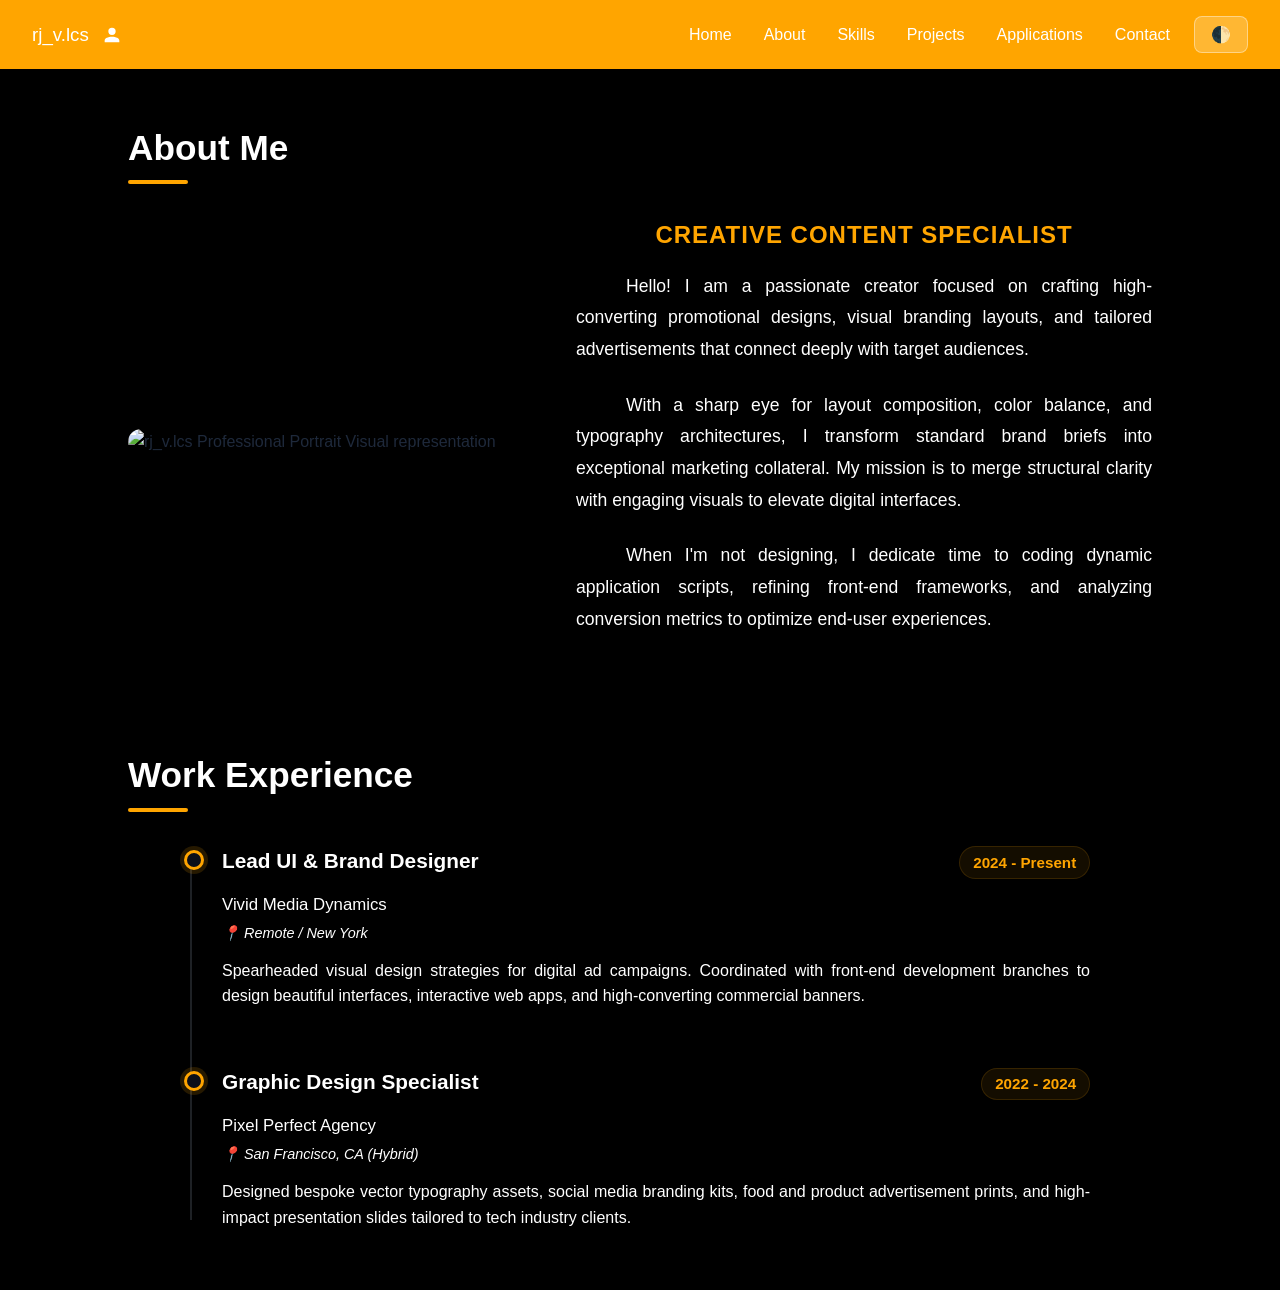
==== about.html @ 8ee668a1 "Add files via upload" ====
<!DOCTYPE html>
<html lang="en">
<head>
  <meta charset="UTF-8">
  <meta name="viewport" content="width=device-width, initial-scale=1.0">
  <title>About Me | rj_v.lcs</title>
   <link rel="icon" href="images/logo.png" type="image/x-icon">
  <link rel="stylesheet" href="style.css">
  <style>
    /* ==========================================
       MAIN APP FRAMEWORK & PERSISTENT LAYOUTS
       ========================================== */
    main {
      padding: 120px 10% 60px 10%;
      min-height: 100vh;
      display: flex;
      flex-direction: column;
      gap: 5rem;
    }

    /* Section Header Decorator Components */
    .section-title {
      position: relative;
      font-size: 2.2rem;
      font-weight: 700;
      margin-bottom: 2.5rem;
      color: var(--text-main, #ffffff);
      display: inline-block;
    }

    .section-title::after {
      content: '';
      position: absolute;
      bottom: -8px;
      left: 0;
      width: 60px;
      height: 4px;
      background: var(--accent, #ffa500);
      border-radius: 2px;
    }

    /* ==========================================
       SECTION 1: BIOGRAPHY AND PROFILE DETAILS
       ========================================== */
    .profile-container {
      display: flex;
      gap: 4rem;
      align-items: center;
      justify-content: space-between;
    }

    .profile-image-frame {
      flex: 1;
      max-width: 400px;
      position: relative;
    }

    .profile-image-frame img {
      width: 100%;
      height: auto;
      border-radius: 16px;
      /* box-shadow: 0 20px 40px rgba(0, 0, 0, 0.3);
      border: 2px solid rgba(255, 255, 255, 0.05); */
      display: block;
    }

    .profile-text-content {
      flex: 1.5;
    }

    .profile-text-content p { color: #ffffff; }

    [data-theme="light"] .profile-text-content h2 { color: #ffa500 !important; }
    [data-theme="light"] .profile-text-content p { color: #64748b  !important; }

    .profile-text-content h2 {
      font-size: 1.5rem;
      color: var(--accent, #ffa500);
      margin-bottom: 1rem;
      text-transform: uppercase;
      letter-spacing: 1px;
    }

    .profile-text-content p {
      font-size: 1.1rem;
      line-height: 1.8;
      /* color: var(--text-muted, #94a3b8); */
      margin-bottom: 1.5rem;
      text-align: justify;
      text-indent: 50px;
    }

    .admin-link-row {
      margin-top: 2rem;
    }

    .admin-edit-link {
      display: inline-flex;
      align-items: center;
      gap: 0.5rem;
      color: var(--accent, #ffa500);
      font-size: 0.95rem;
      text-decoration: underline;
      font-weight: 500;
    }

    /* ==========================================
       SECTION 2: CHRONOLOGICAL EXPERIENCE TIMELINE
       ========================================== */
    .timeline-container {
      position: relative;
      max-width: 900px;
      margin: 0 auto;
      padding-left: 2rem;
    }

    /* Vertical line guide track */
    .timeline-container::before {
      content: '';
      position: absolute;
      left: 0;
      top: 10px;
      height: calc(100% - 20px);
      width: 2px;
      background: rgba(148, 163, 184, 0.2);
    }

    .timeline-node {
      position: relative;
      margin-bottom: 3.5rem;
    }

    .timeline-node:last-child {
      margin-bottom: 0;
    }

    /* Circular indicator bullet points */
    .timeline-node::before {
      content: '';
      position: absolute;
      left: calc(-2rem - 6px);
      top: 6px;
      width: 14px;
      height: 14px;
      border-radius: 50%;
      background: var(--body-bg, #0b0f19);
      border: 3px solid var(--accent, #ffa500);
      z-index: 2;
      box-shadow: 0 0 0 4px rgba(255, 165, 0, 0.15);
    }

    .timeline-header {
      display: flex;
      justify-content: space-between;
      align-items: baseline;
      margin-bottom: 0.8rem;
      gap: 1rem;
    }

    .timeline-role {
      font-size: 1.3rem;
      font-weight: 600;
      color: var(--text-main, #ffffff);
    }

    .timeline-duration {
      font-size: 0.95rem;
      font-weight: 600;
      color: var(--accent, #ffa500);
      background: rgba(255, 165, 0, 0.08);
      padding: 0.2rem 0.8rem;
      border-radius: 20px;
      border: 1px solid rgba(255, 165, 0, 0.15);
      white-space: nowrap;
    }

    .timeline-company { color: #ffffff; }
    [data-theme="light"] .timeline-company { color: rgba(255, 255, 255, 0.7)  !important; }

    .timeline-company {
      font-size: 1.05rem;
      font-weight: 500;
      /* color: rgba(255, 255, 255, 0.7); */
      margin-bottom: 0.2rem;
    }

    .timeline-location { color: #ffffff; }
    [data-theme="light"] .timeline-location { color: #94a3b8  !important; }

    .timeline-location {
      font-size: 0.9rem;
      font-weight: 400;
      /* color: var(--text-muted, #94a3b8); */
      margin-bottom: 0.8rem;
      font-style: italic;
    }

    .timeline-description { color: #ffffff; }
    [data-theme="light"] .timeline-description { color: #64748b  !important; }

    .timeline-description {
      font-size: 1rem;
      line-height: 1.6;
      /* color: var(--text-muted, #94a3b8); */
      text-align: justify;
    
    }

    /* ==========================================
       RESPONSIVE CONFIGURATIONS
       ========================================== */
    @media (max-width: 900px) {
      main {
        padding: 120px 6% 40px 6%;
        gap: 4rem;
      }

      .profile-container {
        flex-direction: column;
        text-align: center;
        gap: 2.5rem;
      }

      .profile-image-frame {
        max-width: 280px;
        margin: 0 auto;
      }

      .section-title::after {
        left: 50%;
        transform: translateX(-50%);
      }

      .timeline-header {
        flex-direction: column;
        align-items: flex-start;
        gap: 0.4rem;
      }      
    }

     /* ==========================================
       BRAND LOGO & USER ICON LAYOUT BLOCK
       ========================================== */
    .brand-container {
      display: flex;
      align-items: center;
      gap: 0.75rem;
    }

    .brand-user-icon {
      display: inline-flex;
      align-items: center;
      justify-content: center;
      color: var(--text-main, #ffffff);
      transition: color 0.2s ease, transform 0.2s ease;
      cursor: pointer;
      text-decoration: none;
    }

    .brand-user-icon:hover {
      color: #ffa500;
      transform: scale(1.05);
    }

    .brand-user-icon svg {
      width: 22px;
      height: 22px;
      fill: currentColor;
    }
  </style>
</head>
<body>

  <nav>
     <div class="brand-container">
      <h3>rj_v.lcs</h3>
      <a href="login.html" class="brand-user-icon" title="Admin Access Panel">
        <svg xmlns="http://www.w3.org/2000/svg" viewBox="0 0 24 24">
          <path d="M12,4A4,4 0 0,1 16,8A4,4 0 0,1 12,12A4,4 0 0,1 8,8A4,4 0 0,1 12,4M12,14C16.42,14 20,15.79 20,18V20H4V18C4,15.79 7.58,14 12,14Z" />
        </svg>
      </a>
    </div>

    <div class="nav-right">
      <input type="checkbox" id="menu-toggle" class="menu-toggle-input">
      <label for="menu-toggle" class="burger-menu-btn">
        <span></span>
        <span></span>
        <span></span>
      </label>
      <ul>
        <li><a href="index.html" class="active">Home</a></li>
        <li><a href="about.html">About</a></li>
        <li><a href="skills.html">Skills</a></li>
        <!-- <li class="dropdown">
          <a href="skills.html">Skills ▾</a>
          <ul class="dropdown-menu">
            <li><a href="skills.html#technical">Technical Skills</a></li>
            <li><a href="skills.html#personal">Personal Skills</a></li>
          </ul>
        </li> -->
        <li><a href="projects.html">Projects</a></li>
        <li><a href="apps.html">Applications</a></li>
        <li><a href="contact.html">Contact</a></li>
      </ul>
      <button class="theme-toggle" onclick="toggleTheme()">🌓</button>
    </div>
  </nav>

  <main>
      <section>
      <h1 class="section-title">About Me</h1>
      <div class="profile-container">
        <div class="profile-image-frame">
          <img src="images/rjvlcs_about_img.svg" alt="rj_v.lcs Professional Portrait Visual representation">
        </div>
        <div class="profile-text-content">
          <h2 id="bioSubtitle">Creative Content Specialist</h2>
          <div id="bioBodyParagraphs">
            </div>
          <div class="admin-link-row">
            <!-- <a href="about-manager.html" class="admin-edit-link">⚙️ Manage About & Experience Text</a> -->
          </div>
        </div>
      </div>
    </section>

    <section>
      <h1 class="section-title">Work Experience</h1>
      <div class="timeline-container" id="timelineHook">
        </div>
    </section>
  </main>

  <script>
    /* Theme State Engine */
    function toggleTheme() {
      const current = document.body.getAttribute('data-theme');
      const targetTheme = current === 'light' ? 'dark' : 'light';
      document.body.setAttribute('data-theme', targetTheme);
      localStorage.setItem('theme', targetTheme);
    }
    document.body.setAttribute('data-theme', localStorage.getItem('theme') || 'dark');

    /* ==========================================
       DATA ARCHITECTURE INITIAL SEEDING ENGINE
       ========================================== */
    const defaultBio = {
      subtitle: "Creative Content Specialist",
      paragraphs: [
        "Hello! I am a passionate creator focused on crafting high-converting promotional designs, visual branding layouts, and tailored advertisements that connect deeply with target audiences.",
        "With a sharp eye for layout composition, color balance, and typography architectures, I transform standard brand briefs into exceptional marketing collateral. My mission is to merge structural clarity with engaging visuals to elevate digital interfaces.",
        "When I'm not designing, I dedicate time to coding dynamic application scripts, refining front-end frameworks, and analyzing conversion metrics to optimize end-user experiences."
      ]
    };

    const defaultExperience = [
      {
        id: "exp1",
        role: "Lead UI & Brand Designer",
        company: "Vivid Media Dynamics",
        location: "Remote / New York",
        duration: "2024 - Present",
        desc: "Spearheaded visual design strategies for digital ad campaigns. Coordinated with front-end development branches to design beautiful interfaces, interactive web apps, and high-converting commercial banners."
      },
      {
        id: "exp2",
        role: "Graphic Design Specialist",
        company: "Pixel Perfect Agency",
        location: "San Francisco, CA (Hybrid)",
        duration: "2022 - 2024",
        desc: "Designed bespoke vector typography assets, social media branding kits, food and product advertisement prints, and high-impact presentation slides tailored to tech industry clients."
      }
    ];

    // Read stored profile states or apply defaults
    let activeBio = JSON.parse(localStorage.getItem('about_bio')) || defaultBio;
    let activeExperience = JSON.parse(localStorage.getItem('about_experience')) || defaultExperience;

    if(!localStorage.getItem('about_bio')) localStorage.setItem('about_bio', JSON.stringify(defaultBio));
    if(!localStorage.getItem('about_experience')) localStorage.setItem('about_experience', JSON.stringify(defaultExperience));

    /* Helper Engine to sort Experience entries dynamically by Year descending */
    function getLatestYear(durationStr) {
      if (!durationStr) return 0;
      if (/present|current/i.test(durationStr)) return 9999;
      const years = durationStr.match(/\b\d{4}\b/g);
      if (years && years.length > 0) {
        return Math.max(...years.map(Number));
      }
      return 0;
    }

    /* ==========================================
       DOM INJECTION AND MOUNT OPERATIONS
       ========================================== */
    function renderAboutPageContent() {
      // 1. Render Biography Nodes
      document.getElementById('bioSubtitle').innerText = activeBio.subtitle;
      const bioParagraphsContainer = document.getElementById('bioBodyParagraphs');
      bioParagraphsContainer.innerHTML = '';
      
      activeBio.paragraphs.forEach(pText => {
        const pNode = document.createElement('p');
        pNode.innerText = pText;
        bioParagraphsContainer.appendChild(pNode);
      });

      // 2. Render Chronological Experience Nodes (Sorted: Newest at top)
      const timelineTrack = document.getElementById('timelineHook');
      timelineTrack.innerHTML = '';

      if(activeExperience.length === 0) {
        timelineTrack.innerHTML = `<p style="color:var(--text-muted); font-style:italic;">No milestones listed. Open the Manager Panel to add them!</p>`;
        return;
      }

      const sortedExperience = [...activeExperience].sort((a, b) => {
        return getLatestYear(b.duration) - getLatestYear(a.duration);
      });

      sortedExperience.forEach(node => {
        const itemBlock = document.createElement('div');
        itemBlock.className = 'timeline-node';
        itemBlock.innerHTML = `
          <div class="timeline-header">
            <div class="timeline-role">${node.role}</div>
            <div class="timeline-duration">${node.duration}</div>
          </div>
          <div class="timeline-company">${node.company}</div>
          <div class="timeline-location">📍 ${node.location || 'Not Specified'}</div>
          <div class="timeline-description">${node.desc}</div>
        `;
        timelineTrack.appendChild(itemBlock);
      });
    }

    // Execute Layout Build Loop
    renderAboutPageContent();
  </script>
</body>
</html>
---- style.css ----
:root {
  --bg: #000000;
  --card: #ffffff;
  --text: #1e293b;
  --accent: #ffa500;
  --muted: #64748b;
}
[data-theme="light"] {
  --bg: #0f172a;
  --card: #1e293b;
  --text: #e2e8f0;
  --accent: #ffa500;
  --muted: #94a3b8;
}

* { margin: 0; padding: 0; box-sizing: border-box; }

body {
  font-family: 'Segoe UI', Tahoma, Geneva, Verdana, sans-serif;
  background: var(--bg);
  color: var(--text);
  line-height: 1.6;
  transition: 0.3s;
}

/* Responsive Navigation Bar Base Styling */
nav {
  position: fixed;
  top: 0;
  width: 100%;
  background: #ffa500 !important;
  padding: 1rem 2rem;
  display: flex;
  justify-content: space-between;
  align-items: center;
  z-index: 1000;
  box-shadow: 0 2px 10px rgba(0,0,0,0.1);
}

nav h3, nav a {
  color: #ffffff !important;
  text-decoration: none;
  font-weight: 500;
  transition: 0.2s;
}

nav ul {
  display: flex;
  gap: 2rem;
  list-style: none;
  align-items: center;
}

nav a:hover { 
  opacity: 0.8; 
}

.nav-right {
  display: flex;
  align-items: center;
  gap: 1.5rem;
}

.theme-toggle {
  background: rgba(255, 255, 255, 0.2);
  border: 1px solid rgba(255, 255, 255, 0.4);
  padding: 0.5rem 1rem;
  border-radius: 8px;
  color: white;
  cursor: pointer;
  transition: 0.2s;
  font-size: 1rem;
}

.theme-toggle:hover {
  background: rgba(255, 255, 255, 0.3);
}

/* --- NAVIGATION DROPDOWN ENGINE (DESKTOP) --- */
.dropdown {
  position: relative;
}

.dropdown-menu {
  position: absolute;
  top: 100%;
  left: 50%;
  transform: translateX(-50%) translateY(10px);
  background: #ffa500;
  min-width: 180px;
  display: flex;
  flex-direction: column;
  gap: 0;
  border-radius: 6px;
  box-shadow: 0 4px 12px rgba(0,0,0,0.15);
  opacity: 0;
  visibility: hidden;
  transition: all 0.3s ease;
  padding: 0.5rem 0;
}

.dropdown-menu li {
  width: 100%;
}

.dropdown-menu li a {
  display: block;
  padding: 0.6rem 1.2rem;
  font-size: 0.95rem;
  white-space: nowrap;
  border-top: none !important;
}

.dropdown-menu li a:hover {
  background: rgba(255, 255, 255, 0.15);
  opacity: 1;
}

/* Show Dropdown on Hover */
.dropdown:hover .dropdown-menu {
  opacity: 1;
  visibility: visible;
  transform: translateX(-50%) translateY(0);
}

/* Hidden elements for burger interaction triggers */
.menu-toggle-input {
  display: none;
}

.burger-menu-btn {
  display: none;
  flex-direction: column;
  gap: 5px;
  cursor: pointer;
  z-index: 1010;
}

.burger-menu-btn span {
  display: block;
  width: 28px;
  height: 3px;
  background-color: #ffffff;
  border-radius: 2px;
  transition: 0.3s ease;
}

main {
  padding: 100px 10% 60px 10%;
  min-height: 100vh;
}

/* Base Global Layout Components */
.hero {
  display: flex;
  flex-direction: row;
  align-items: center;
  justify-content: space-between;
  gap: 2rem;
  text-align: left;
}

.hero-content {
  flex: 1;
  max-width: 600px;
}

.hero h1 {
  font-size: 2.5rem;
  margin-bottom: 1rem;
}

.hero p {
  font-size: 1.2rem;
  color: var(--muted);
  margin-bottom: 2rem;
}

.hero-image-container {
  flex: 1;
  display: flex;
  justify-content: center;
  align-items: center;
}

.hero-img {
  width: 100%;
  max-width: 400px;
  height: auto;
  border-radius: 20px;
  box-shadow: 0 10px 30px rgba(0,0,0,0.2);
  object-fit: cover;
}

.btn {
  background: var(--accent);
  color: white;
  padding: 0.8rem 2rem;
  border-radius: 8px;
  text-decoration: none;
  display: inline-block;
  transition: 0.2s;
  font-weight: 500;
  border: none;
  cursor: pointer;
}

.btn:hover { transform: translateY(-2px); }

h2 {
  font-size: 2.5rem;
  margin-bottom: 2rem;
  text-align: center;
}

.grid {
  display: grid;
  grid-template-columns: repeat(auto-fit, minmax(280px, 1fr));
  gap: 2rem;
}

.card {
  background: var(--card);
  padding: 1.5rem;
  border-radius: 12px;
  transition: 0.3s;
}

.card:hover { transform: translateY(-5px); }

.skill-bar {
  background: var(--bg);
  border-radius: 8px;
  overflow: hidden;
  margin: 0.8rem 0;
}

.skill-fill {
  background: var(--accent);
  height: 10px;
  width: 0;
  transition: width 1.5s ease;
}

.project-img {
  width: 100%;
  height: 200px;
  object-fit: cover;
  border-radius: 8px;
  margin-bottom: 1rem;
}

form {
  display: flex;
  flex-direction: column;
  gap: 1rem;
  max-width: 600px;
  margin: 0 auto;
}

input, textarea {
  padding: 1rem;
  border-radius: 8px;
  border: 1px solid var(--muted);
  background: var(--card);
  color: var(--text);
  font-family: inherit;
}

/* Global Mobile View Engine Overrides */
@media (max-width: 768px) {
  nav {
    padding: 1rem 1.5rem;
  }

  .burger-menu-btn {
    display: flex;
  }

  nav ul {
    position: absolute;
    top: 100%;
    left: 0;
    width: 100%;
    background: #ffa500;
    flex-direction: column;
    gap: 0;
    padding: 0;
    max-height: 0;
    overflow: hidden;
    transition: max-height 0.3s ease-in-out;
    box-shadow: 0 4px 10px rgba(0,0,0,0.1);
  }

  nav ul li {
    width: 100%;
    text-align: start;
    padding-left: 2;
  }

  nav ul li a {
    display: block;
    padding: 1.2rem 0;
    border-top: 1px solid rgba(255, 255, 255, 0.15);
    width: 100%;
  }

  /* Mobile Dropdown Sub-menu Stack Fixes */
  .dropdown-menu {
    position: relative;
    transform: none;
    opacity: 1;
    visibility: visible;
    max-height: 0;
    overflow: hidden;
    box-shadow: none;
    background: rgba(0, 0, 0, 0.05);
    width: 100%;
    padding: 0;
    transition: max-height 0.3s ease;
  }

  /* Expand Sub-menu Items When Hamburger is Opened */
  .menu-toggle-input:checked ~ ul .dropdown-menu {
    max-height: 200px;
  }

  .dropdown-menu li a {
    padding: 1rem 0;
    background: rgba(0, 0, 0, 0.05);
  }

  .menu-toggle-input:checked ~ ul {
    max-height: 600px; /* Expanded room to contain sub-links cleanly */
  }

  .menu-toggle-input:checked ~ .burger-menu-btn span:nth-child(1) {
    transform: rotate(45deg) translate(6deg, 5deg);
  }
  
  .menu-toggle-input:checked ~ .burger-menu-btn span:nth-child(2) {
    opacity: 0;
  }
  
  .menu-toggle-input:checked ~ .burger-menu-btn span:nth-child(3) {
    transform: rotate(-45deg) translate(6deg, -5deg);
  }

  main { 
    padding: 120px 6% 40px 6%; 
  }
}
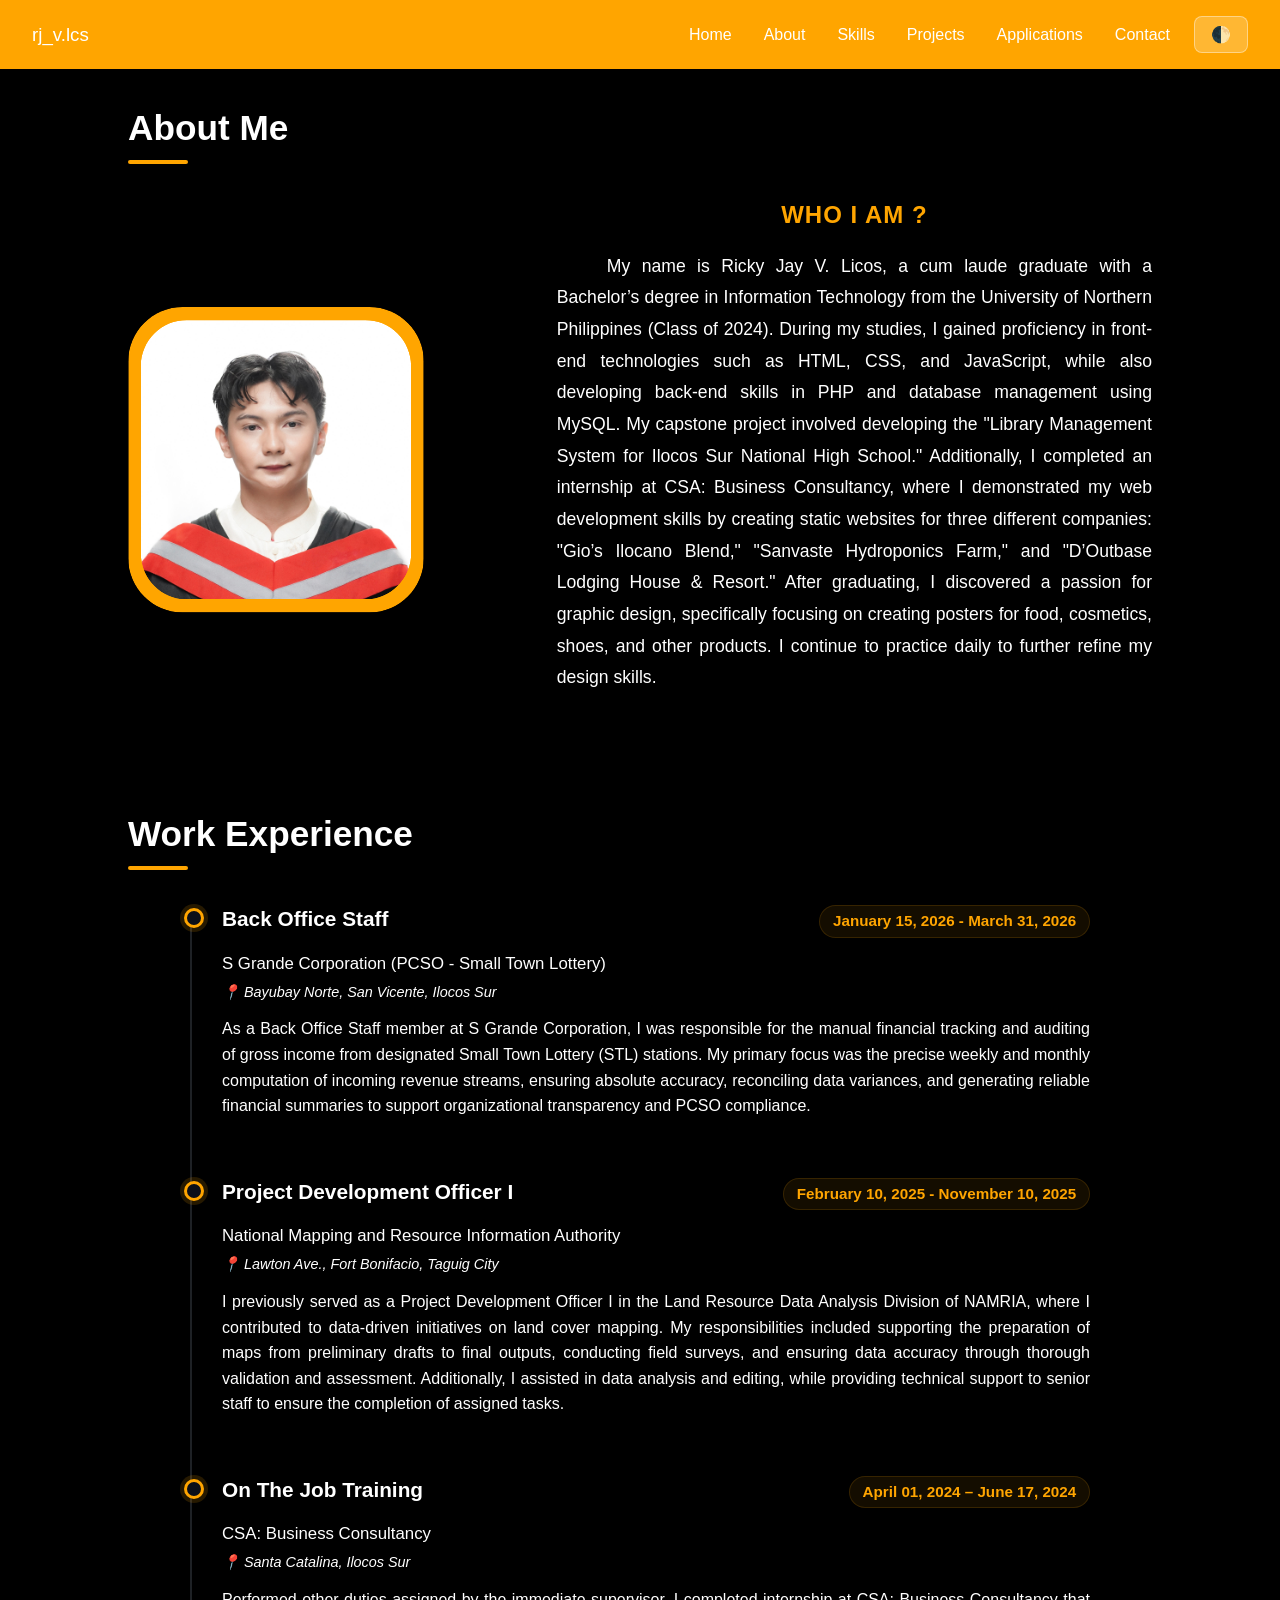
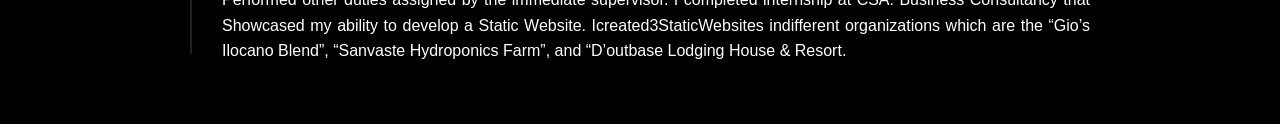
==== commit d96e59a1: "Update about.html" ====
--- a/about.html
+++ b/about.html
@@ -11,7 +11,7 @@
        MAIN APP FRAMEWORK & PERSISTENT LAYOUTS
        ========================================== */
     main {
-      padding: 120px 10% 60px 10%;
+      padding: 100px 10% 60px 10%;
       min-height: 100vh;
       display: flex;
       flex-direction: column;
@@ -44,7 +44,7 @@
        ========================================== */
     .profile-container {
       display: flex;
-      gap: 4rem;
+      gap: 2rem;
       align-items: center;
       justify-content: space-between;
     }
@@ -56,7 +56,7 @@
     }
 
     .profile-image-frame img {
-      width: 100%;
+      /* width: 100%; */
       height: auto;
       border-radius: 16px;
       /* box-shadow: 0 20px 40px rgba(0, 0, 0, 0.3);
@@ -275,9 +275,9 @@
      <div class="brand-container">
       <h3>rj_v.lcs</h3>
       <a href="login.html" class="brand-user-icon" title="Admin Access Panel">
-        <svg xmlns="http://www.w3.org/2000/svg" viewBox="0 0 24 24">
+        <!-- <svg xmlns="http://www.w3.org/2000/svg" viewBox="0 0 24 24">
           <path d="M12,4A4,4 0 0,1 16,8A4,4 0 0,1 12,12A4,4 0 0,1 8,8A4,4 0 0,1 12,4M12,14C16.42,14 20,15.79 20,18V20H4V18C4,15.79 7.58,14 12,14Z" />
-        </svg>
+        </svg> -->
       </a>
     </div>
 
@@ -292,13 +292,6 @@
         <li><a href="index.html" class="active">Home</a></li>
         <li><a href="about.html">About</a></li>
         <li><a href="skills.html">Skills</a></li>
-        <!-- <li class="dropdown">
-          <a href="skills.html">Skills ▾</a>
-          <ul class="dropdown-menu">
-            <li><a href="skills.html#technical">Technical Skills</a></li>
-            <li><a href="skills.html#personal">Personal Skills</a></li>
-          </ul>
-        </li> -->
         <li><a href="projects.html">Projects</a></li>
         <li><a href="apps.html">Applications</a></li>
         <li><a href="contact.html">Contact</a></li>
@@ -315,11 +308,12 @@
           <img src="images/rjvlcs_about_img.svg" alt="rj_v.lcs Professional Portrait Visual representation">
         </div>
         <div class="profile-text-content">
-          <h2 id="bioSubtitle">Creative Content Specialist</h2>
+          <h2 id="bioSubtitle">Who I Am ?</h2>
           <div id="bioBodyParagraphs">
-            </div>
+            <p>My name is Ricky Jay V. Licos, a cum laude graduate with a Bachelor’s degree in Information Technology from the University of Northern Philippines (Class of 2024). During my studies, I gained proficiency in front-end technologies such as HTML, CSS, and JavaScript, while also developing back-end skills in PHP and database management using MySQL. My capstone project involved developing the "Library Management System for Ilocos Sur National High School." Additionally, I completed an internship at CSA: Business Consultancy, where I demonstrated my web development skills by creating static websites for three different companies: "Gio’s Ilocano Blend," "Sanvaste Hydroponics Farm," and "D’Outbase Lodging House & Resort." After graduating, I discovered a passion for graphic design, specifically focusing on creating posters for food, cosmetics, shoes, and other products. I continue to practice daily to further refine my design skills.</p>
+            
+          </div>
           <div class="admin-link-row">
-            <!-- <a href="about-manager.html" class="admin-edit-link">⚙️ Manage About & Experience Text</a> -->
           </div>
         </div>
       </div>
@@ -328,7 +322,34 @@
     <section>
       <h1 class="section-title">Work Experience</h1>
       <div class="timeline-container" id="timelineHook">
+        <div class="timeline-node">
+          <div class="timeline-header">
+            <div class="timeline-role">Back Office Staff</div>
+            <div class="timeline-duration">January 15, 2026 - March 31, 2026</div>
+          </div>
+          <div class="timeline-company">S Grande Corporation (PCSO - Small Town Lottery)</div>
+          <div class="timeline-location">📍 Bayubay Norte, San Vicente, Ilocos Sur</div>
+          <div class="timeline-description">As a Back Office Staff member at S Grande Corporation, I was responsible for the manual financial tracking and auditing of gross income from designated Small Town Lottery (STL) stations. My primary focus was the precise weekly and monthly computation of incoming revenue streams, ensuring absolute accuracy, reconciling data variances, and generating reliable financial summaries to support organizational transparency and PCSO compliance.</div>
         </div>
+        <div class="timeline-node">
+          <div class="timeline-header">
+            <div class="timeline-role">Project Development Officer I</div>
+            <div class="timeline-duration">February 10, 2025 - November 10, 2025</div>
+          </div>
+          <div class="timeline-company">National Mapping and Resource Information Authority</div>
+          <div class="timeline-location">📍 Lawton Ave., Fort Bonifacio, Taguig City</div>
+          <div class="timeline-description">I previously served as a Project Development Officer I in the Land Resource Data Analysis Division of NAMRIA, where I contributed to data-driven initiatives on land cover mapping. My responsibilities included supporting the preparation of maps from preliminary drafts to final outputs, conducting field surveys, and ensuring data accuracy through thorough validation and assessment. Additionally, I assisted in data analysis and editing, while providing technical support to senior staff to ensure the completion of assigned tasks.</div>
+        </div>
+         <div class="timeline-node">
+          <div class="timeline-header">
+            <div class="timeline-role">On The Job Training</div>
+            <div class="timeline-duration">April 01, 2024 – June 17, 2024</div>
+          </div>
+          <div class="timeline-company">CSA: Business Consultancy</div>
+          <div class="timeline-location">📍 Santa Catalina, Ilocos Sur</div>
+          <div class="timeline-description">Performed other duties assigned by the immediate supervisor. I completed internship at CSA: Business Consultancy that Showcased my ability to develop a Static Website. Icreated3StaticWebsites indifferent organizations which are the “Gio’s Ilocano Blend”, “Sanvaste Hydroponics Farm”, and “D’outbase Lodging House & Resort.</div>
+        </div>
+      </div>
     </section>
   </main>
 
@@ -343,100 +364,56 @@
     document.body.setAttribute('data-theme', localStorage.getItem('theme') || 'dark');
 
     /* ==========================================
-       DATA ARCHITECTURE INITIAL SEEDING ENGINE
-       ========================================== */
-    const defaultBio = {
-      subtitle: "Creative Content Specialist",
-      paragraphs: [
-        "Hello! I am a passionate creator focused on crafting high-converting promotional designs, visual branding layouts, and tailored advertisements that connect deeply with target audiences.",
-        "With a sharp eye for layout composition, color balance, and typography architectures, I transform standard brand briefs into exceptional marketing collateral. My mission is to merge structural clarity with engaging visuals to elevate digital interfaces.",
-        "When I'm not designing, I dedicate time to coding dynamic application scripts, refining front-end frameworks, and analyzing conversion metrics to optimize end-user experiences."
-      ]
-    };
-
-    const defaultExperience = [
-      {
-        id: "exp1",
-        role: "Lead UI & Brand Designer",
-        company: "Vivid Media Dynamics",
-        location: "Remote / New York",
-        duration: "2024 - Present",
-        desc: "Spearheaded visual design strategies for digital ad campaigns. Coordinated with front-end development branches to design beautiful interfaces, interactive web apps, and high-converting commercial banners."
-      },
-      {
-        id: "exp2",
-        role: "Graphic Design Specialist",
-        company: "Pixel Perfect Agency",
-        location: "San Francisco, CA (Hybrid)",
-        duration: "2022 - 2024",
-        desc: "Designed bespoke vector typography assets, social media branding kits, food and product advertisement prints, and high-impact presentation slides tailored to tech industry clients."
-      }
-    ];
-
-    // Read stored profile states or apply defaults
-    let activeBio = JSON.parse(localStorage.getItem('about_bio')) || defaultBio;
-    let activeExperience = JSON.parse(localStorage.getItem('about_experience')) || defaultExperience;
-
-    if(!localStorage.getItem('about_bio')) localStorage.setItem('about_bio', JSON.stringify(defaultBio));
-    if(!localStorage.getItem('about_experience')) localStorage.setItem('about_experience', JSON.stringify(defaultExperience));
-
-    /* Helper Engine to sort Experience entries dynamically by Year descending */
-    function getLatestYear(durationStr) {
-      if (!durationStr) return 0;
-      if (/present|current/i.test(durationStr)) return 9999;
-      const years = durationStr.match(/\b\d{4}\b/g);
-      if (years && years.length > 0) {
-        return Math.max(...years.map(Number));
-      }
-      return 0;
-    }
-
-    /* ==========================================
-       DOM INJECTION AND MOUNT OPERATIONS
-       ========================================== */
-    function renderAboutPageContent() {
-      // 1. Render Biography Nodes
-      document.getElementById('bioSubtitle').innerText = activeBio.subtitle;
-      const bioParagraphsContainer = document.getElementById('bioBodyParagraphs');
-      bioParagraphsContainer.innerHTML = '';
-      
-      activeBio.paragraphs.forEach(pText => {
-        const pNode = document.createElement('p');
-        pNode.innerText = pText;
-        bioParagraphsContainer.appendChild(pNode);
-      });
-
-      // 2. Render Chronological Experience Nodes (Sorted: Newest at top)
-      const timelineTrack = document.getElementById('timelineHook');
-      timelineTrack.innerHTML = '';
-
-      if(activeExperience.length === 0) {
-        timelineTrack.innerHTML = `<p style="color:var(--text-muted); font-style:italic;">No milestones listed. Open the Manager Panel to add them!</p>`;
-        return;
-      }
-
-      const sortedExperience = [...activeExperience].sort((a, b) => {
-        return getLatestYear(b.duration) - getLatestYear(a.duration);
-      });
-
-      sortedExperience.forEach(node => {
-        const itemBlock = document.createElement('div');
-        itemBlock.className = 'timeline-node';
-        itemBlock.innerHTML = `
-          <div class="timeline-header">
-            <div class="timeline-role">${node.role}</div>
-            <div class="timeline-duration">${node.duration}</div>
-          </div>
-          <div class="timeline-company">${node.company}</div>
-          <div class="timeline-location">📍 ${node.location || 'Not Specified'}</div>
-          <div class="timeline-description">${node.desc}</div>
-        `;
-        timelineTrack.appendChild(itemBlock);
-      });
-    }
-
-    // Execute Layout Build Loop
-    renderAboutPageContent();
+       DATA ARCHITECTURE REFRESH ENGINE
+       ========================================== */
+    function loadObjectiveContent() {
+      const storedBio = JSON.parse(localStorage.getItem('about_bio'));
+      const storedExperience = JSON.parse(localStorage.getItem('about_experience'));
+
+      // If manager updates exist in localStorage, allow them to overwrite the HTML layout dynamically
+      if (storedBio) {
+        document.getElementById('bioSubtitle').innerText = storedBio.subtitle;
+        const bioParagraphsContainer = document.getElementById('bioBodyParagraphs');
+        bioParagraphsContainer.innerHTML = '';
+        storedBio.paragraphs.forEach(pText => {
+          const pNode = document.createElement('p');
+          pNode.innerText = pText;
+          bioParagraphsContainer.appendChild(pNode);
+        });
+      }
+
+      if (storedExperience && storedExperience.length > 0) {
+        function getLatestYear(durationStr) {
+          if (!durationStr) return 0;
+          if (/present|current/i.test(durationStr)) return 9999;
+          const years = durationStr.match(/\b\d{4}\b/g);
+          return years && years.length > 0 ? Math.max(...years.map(Number)) : 0;
+        }
+
+        const timelineTrack = document.getElementById('timelineHook');
+        timelineTrack.innerHTML = '';
+
+        const sortedExperience = [...storedExperience].sort((a, b) => getLatestYear(b.duration) - getLatestYear(a.duration));
+
+        sortedExperience.forEach(node => {
+          const itemBlock = document.createElement('div');
+          itemBlock.className = 'timeline-node';
+          itemBlock.innerHTML = `
+            <div class="timeline-header">
+              <div class="timeline-role">${node.role}</div>
+              <div class="timeline-duration">${node.duration}</div>
+            </div>
+            <div class="timeline-company">${node.company}</div>
+            <div class="timeline-location">📍 ${node.location || 'Not Specified'}</div>
+            <div class="timeline-description">${node.desc}</div>
+          `;
+          timelineTrack.appendChild(itemBlock);
+        });
+      }
+    }
+
+    // Check for panel overrides on run
+    loadObjectiveContent();
   </script>
 </body>
-</html>+</html>
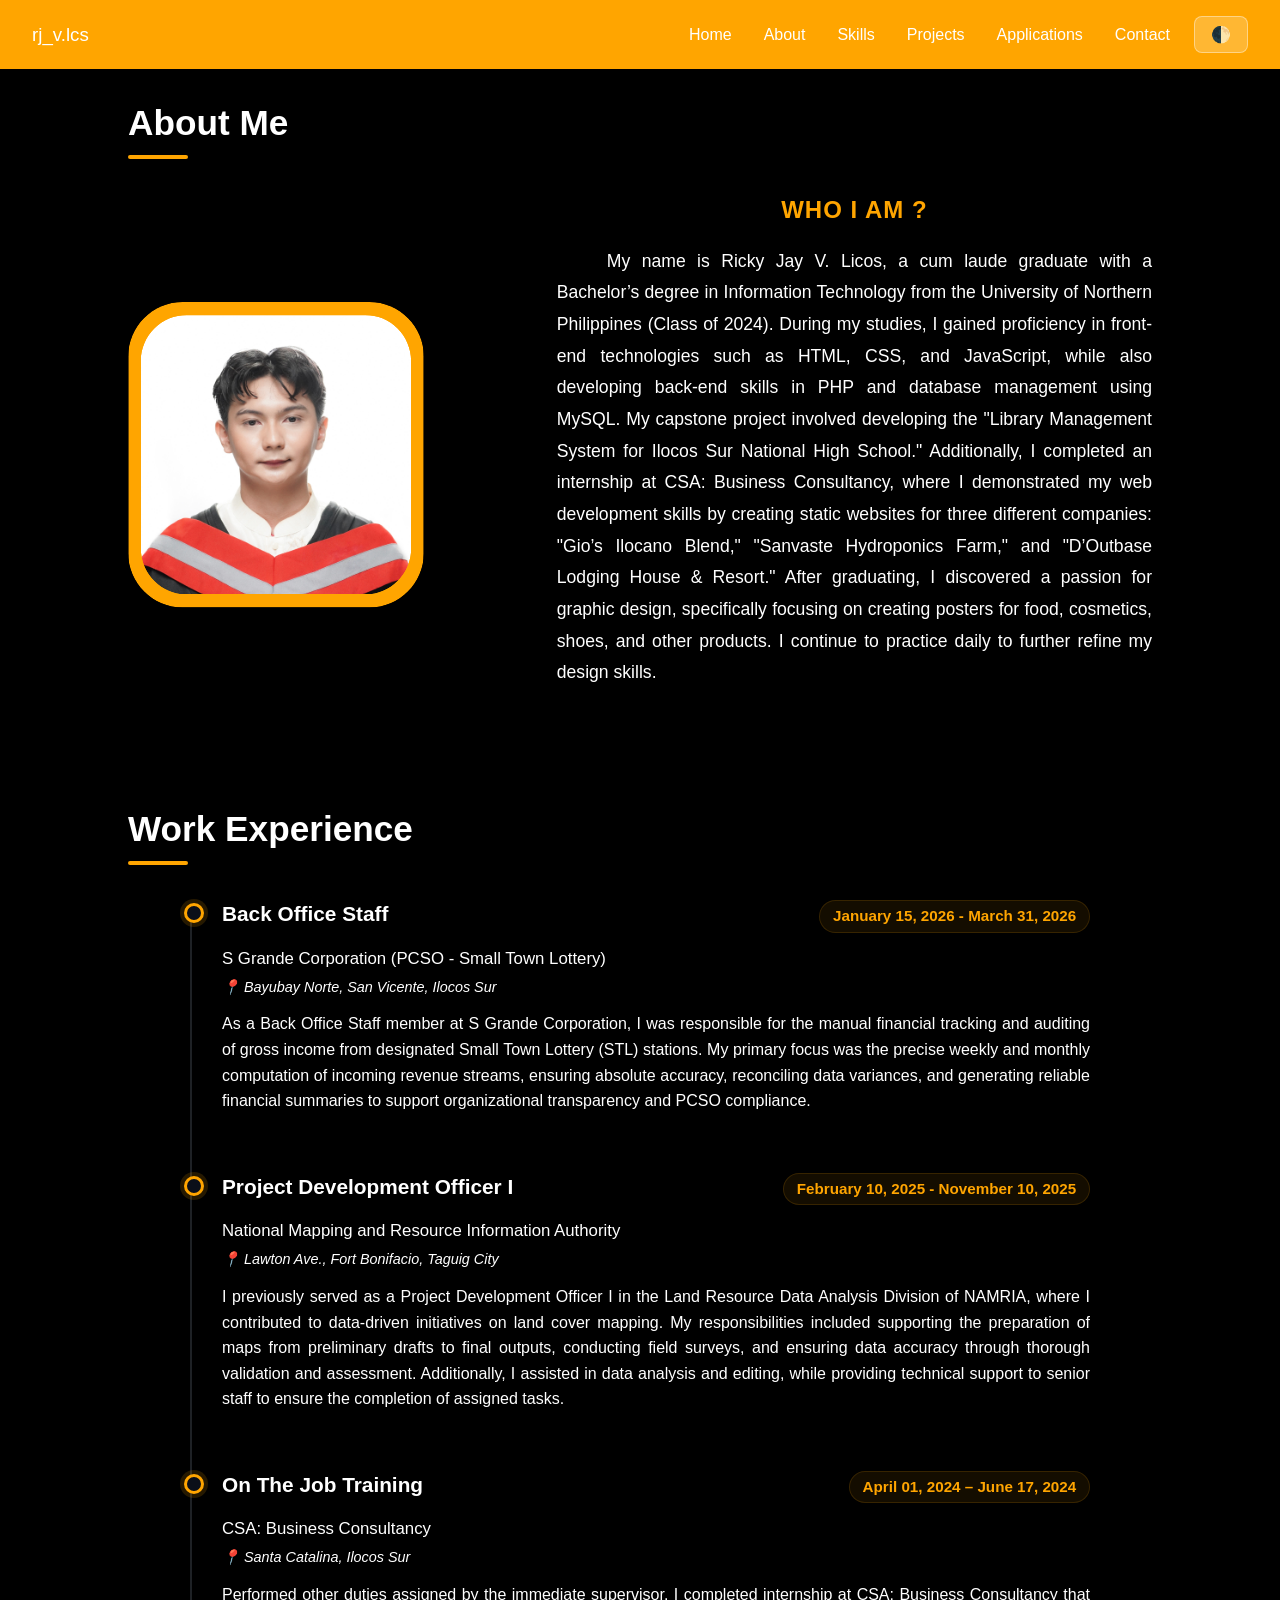
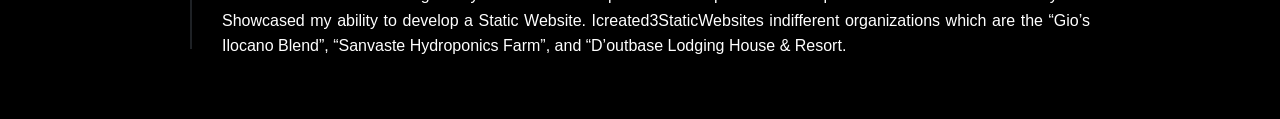
==== commit 6bb4cfda: "Update about.html" ====
--- a/about.html
+++ b/about.html
@@ -11,7 +11,7 @@
        MAIN APP FRAMEWORK & PERSISTENT LAYOUTS
        ========================================== */
     main {
-      padding: 100px 10% 60px 10%;
+      padding: 95px 10% 60px 10%;
       min-height: 100vh;
       display: flex;
       flex-direction: column;
@@ -56,11 +56,8 @@
     }
 
     .profile-image-frame img {
-      /* width: 100%; */
       height: auto;
       border-radius: 16px;
-      /* box-shadow: 0 20px 40px rgba(0, 0, 0, 0.3);
-      border: 2px solid rgba(255, 255, 255, 0.05); */
       display: block;
     }
 
@@ -84,7 +81,6 @@
     .profile-text-content p {
       font-size: 1.1rem;
       line-height: 1.8;
-      /* color: var(--text-muted, #94a3b8); */
       margin-bottom: 1.5rem;
       text-align: justify;
       text-indent: 50px;
@@ -180,7 +176,6 @@
     .timeline-company {
       font-size: 1.05rem;
       font-weight: 500;
-      /* color: rgba(255, 255, 255, 0.7); */
       margin-bottom: 0.2rem;
     }
 
@@ -190,7 +185,6 @@
     .timeline-location {
       font-size: 0.9rem;
       font-weight: 400;
-      /* color: var(--text-muted, #94a3b8); */
       margin-bottom: 0.8rem;
       font-style: italic;
     }
@@ -201,9 +195,7 @@
     .timeline-description {
       font-size: 1rem;
       line-height: 1.6;
-      /* color: var(--text-muted, #94a3b8); */
       text-align: justify;
-    
     }
 
     /* ==========================================
@@ -301,17 +293,17 @@
   </nav>
 
   <main>
-      <section>
+    <section>
       <h1 class="section-title">About Me</h1>
       <div class="profile-container">
         <div class="profile-image-frame">
           <img src="images/rjvlcs_about_img.svg" alt="rj_v.lcs Professional Portrait Visual representation">
         </div>
         <div class="profile-text-content">
+          <!-- 📝 EDIT YOUR TEXT DIRECTLY IN THESE TAGS BELOW -->
           <h2 id="bioSubtitle">Who I Am ?</h2>
           <div id="bioBodyParagraphs">
             <p>My name is Ricky Jay V. Licos, a cum laude graduate with a Bachelor’s degree in Information Technology from the University of Northern Philippines (Class of 2024). During my studies, I gained proficiency in front-end technologies such as HTML, CSS, and JavaScript, while also developing back-end skills in PHP and database management using MySQL. My capstone project involved developing the "Library Management System for Ilocos Sur National High School." Additionally, I completed an internship at CSA: Business Consultancy, where I demonstrated my web development skills by creating static websites for three different companies: "Gio’s Ilocano Blend," "Sanvaste Hydroponics Farm," and "D’Outbase Lodging House & Resort." After graduating, I discovered a passion for graphic design, specifically focusing on creating posters for food, cosmetics, shoes, and other products. I continue to practice daily to further refine my design skills.</p>
-            
           </div>
           <div class="admin-link-row">
           </div>
@@ -319,7 +311,7 @@
       </div>
     </section>
 
-    <section>
+   <section>
       <h1 class="section-title">Work Experience</h1>
       <div class="timeline-container" id="timelineHook">
         <div class="timeline-node">
@@ -370,7 +362,6 @@
       const storedBio = JSON.parse(localStorage.getItem('about_bio'));
       const storedExperience = JSON.parse(localStorage.getItem('about_experience'));
 
-      // If manager updates exist in localStorage, allow them to overwrite the HTML layout dynamically
       if (storedBio) {
         document.getElementById('bioSubtitle').innerText = storedBio.subtitle;
         const bioParagraphsContainer = document.getElementById('bioBodyParagraphs');
@@ -412,8 +403,12 @@
       }
     }
 
-    // Check for panel overrides on run
-    loadObjectiveContent();
+    /* 
+      ⚠️ INTERNET CHROME CACHE OVERRIDE SAFETY SWITCH:
+      I have added '//' below to stop JavaScript from overwriting your HTML edits.
+      Uncomment it when you want your admin dashboard updates to work again.
+    */
+    // loadObjectiveContent();
   </script>
 </body>
 </html>
--- a/style.css
+++ b/style.css
@@ -349,4 +349,4 @@
   main { 
     padding: 120px 6% 40px 6%; 
   }
-}+}
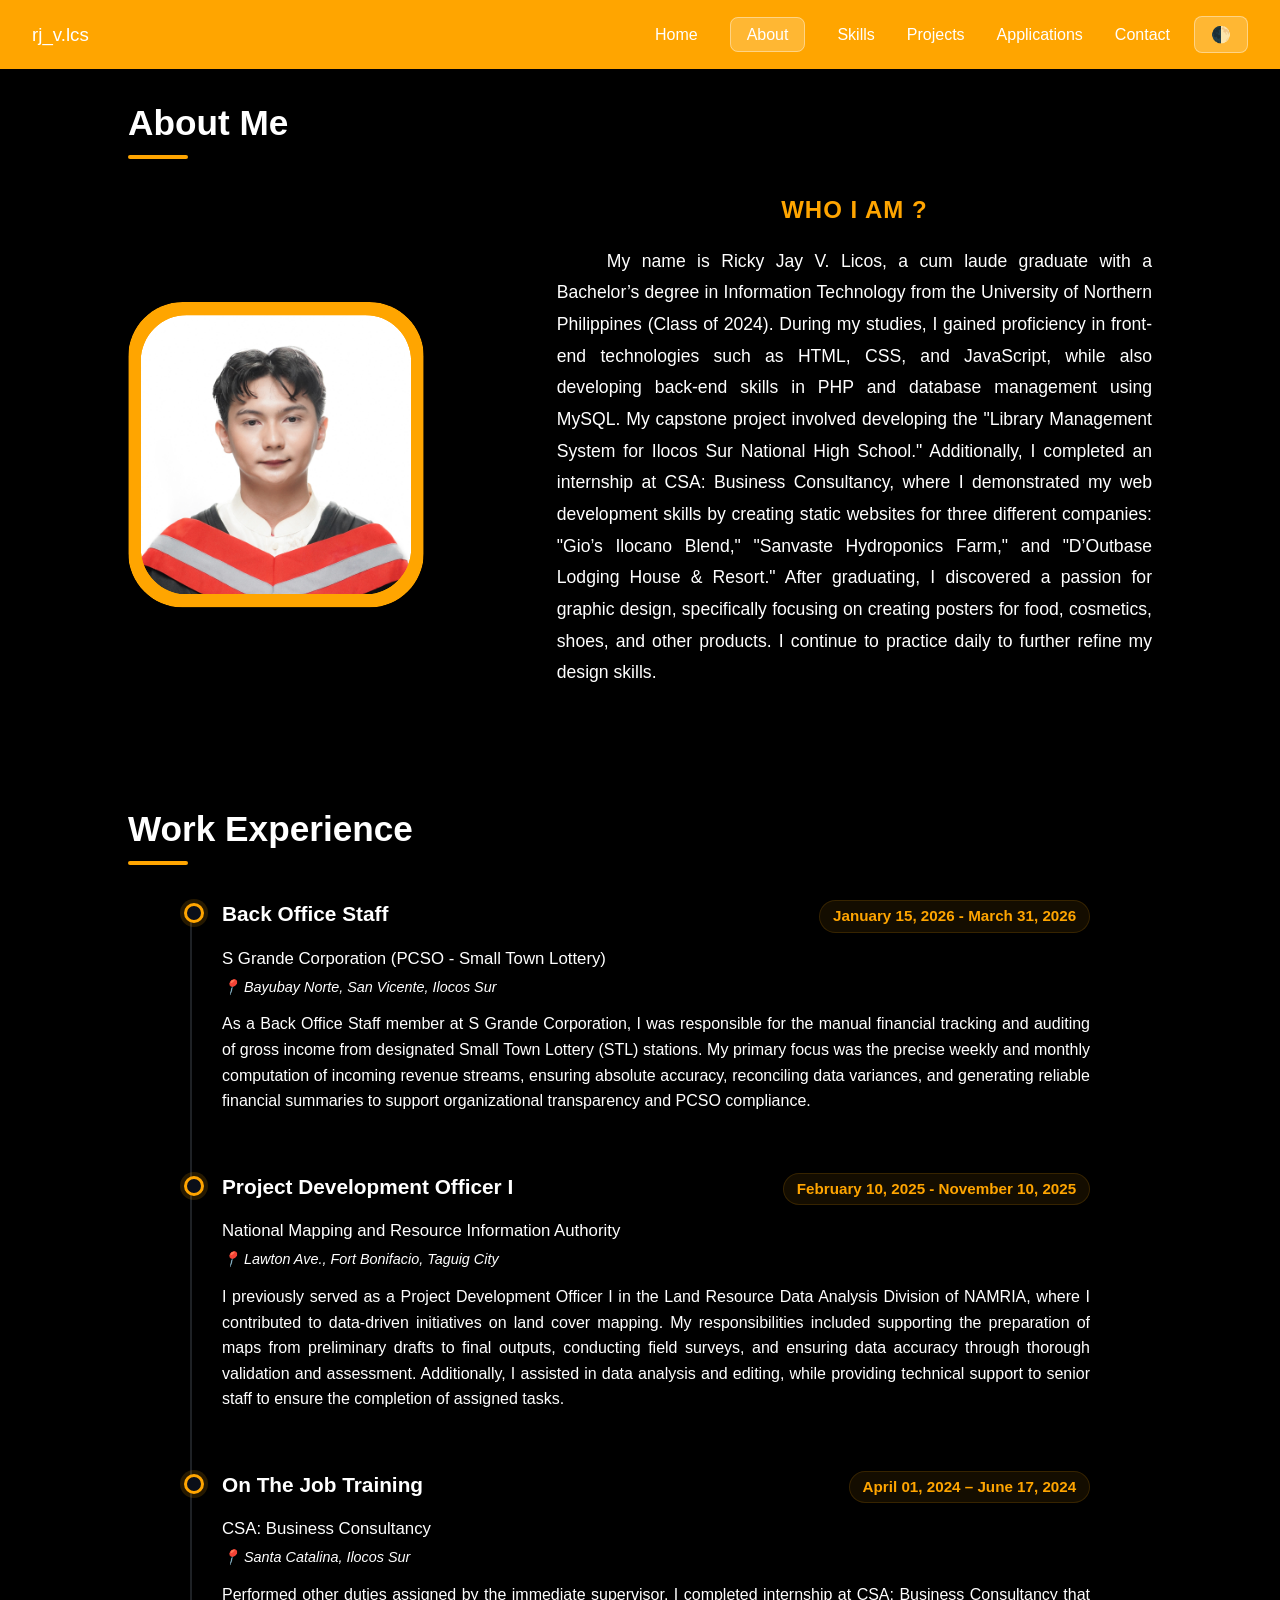
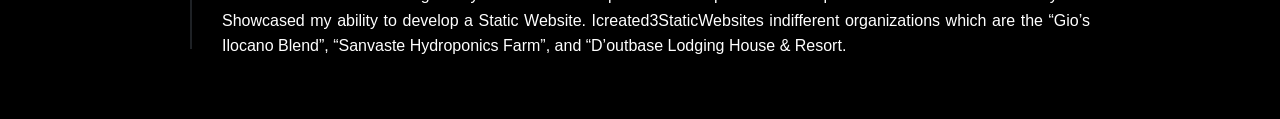
==== commit 5f079c90: "Update about.html" ====
--- a/about.html
+++ b/about.html
@@ -282,7 +282,7 @@
       </label>
       <ul>
         <li><a href="index.html" class="active">Home</a></li>
-        <li><a href="about.html">About</a></li>
+        <li><a style="background: rgba(255, 255, 255, 0.2); border: 1px solid rgba(255, 255, 255, 0.4); padding: 5px; padding: 0.5rem 1rem; border-radius: 8px;" href="about.html">About</a></li>
         <li><a href="skills.html">Skills</a></li>
         <li><a href="projects.html">Projects</a></li>
         <li><a href="apps.html">Applications</a></li>
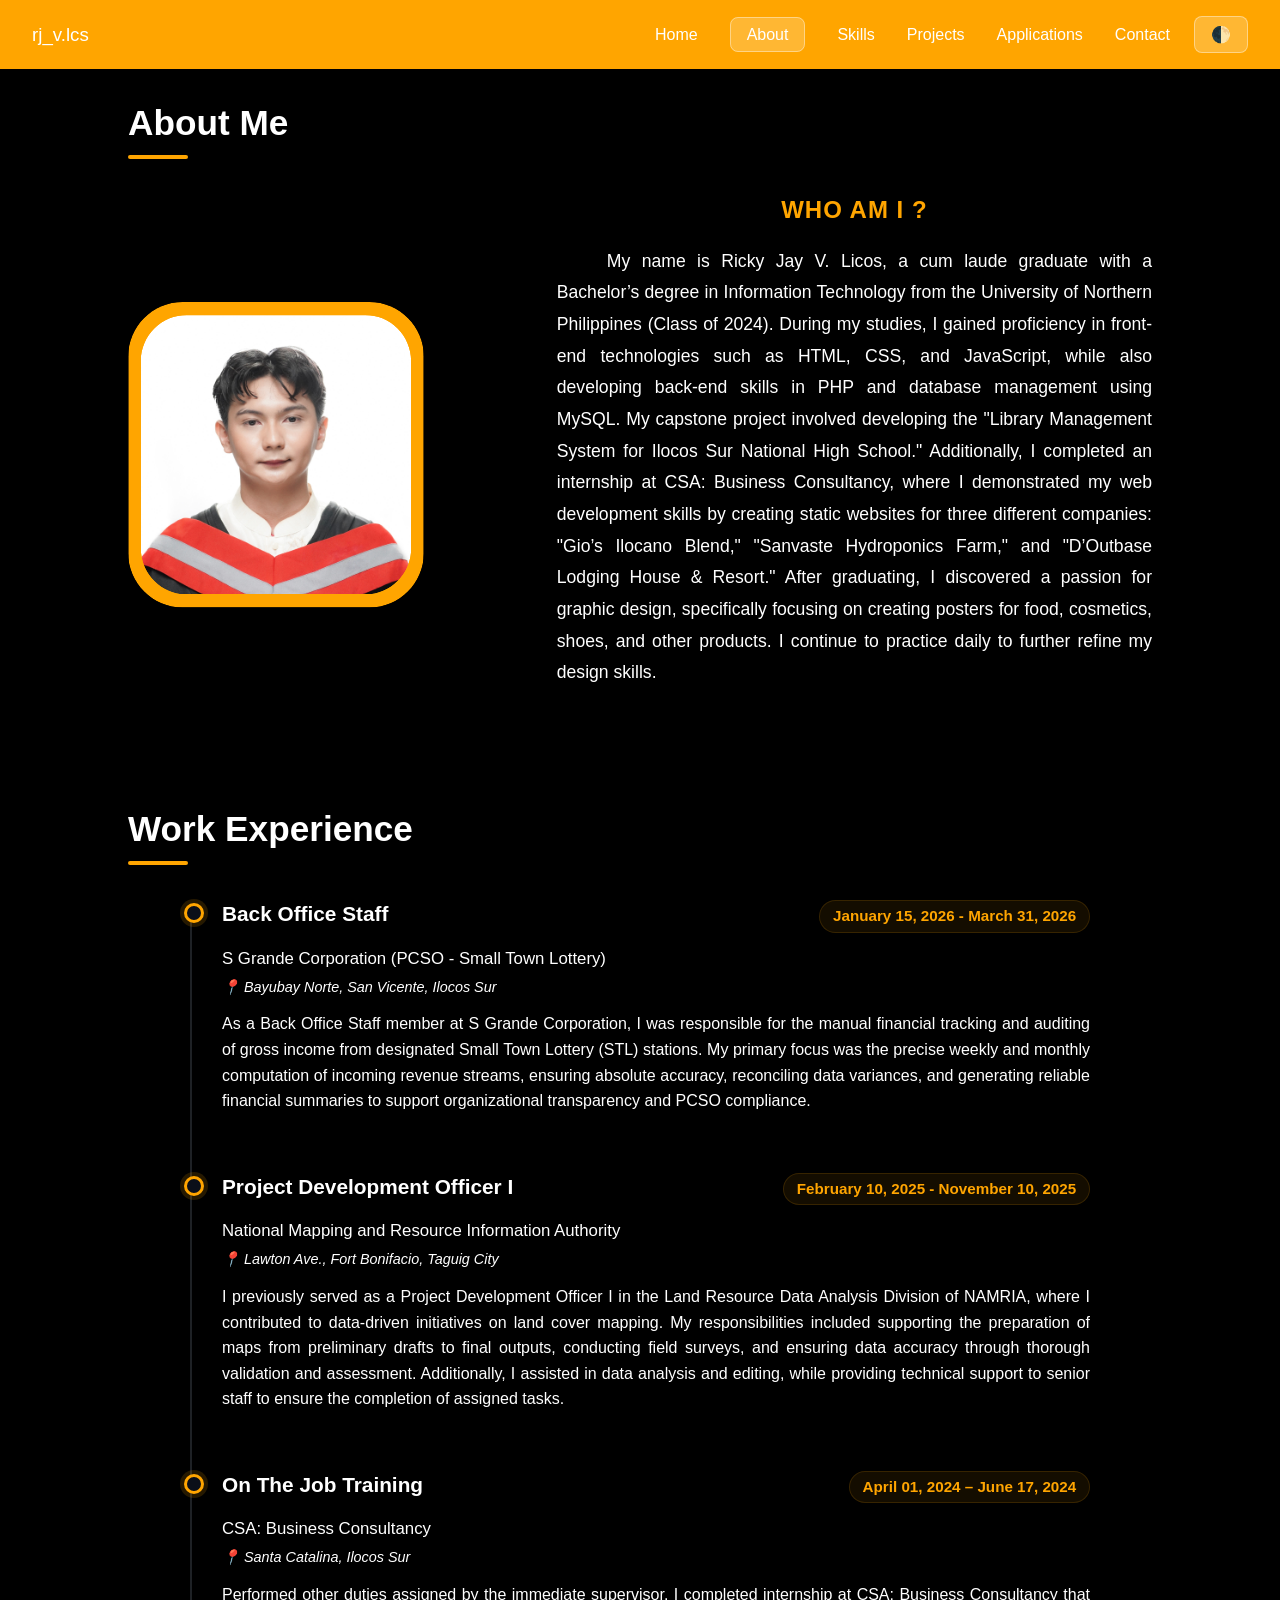
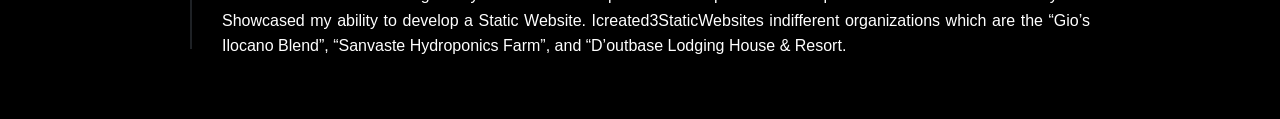
==== commit b8b6e116: "Update about.html" ====
--- a/about.html
+++ b/about.html
@@ -301,7 +301,7 @@
         </div>
         <div class="profile-text-content">
           <!-- 📝 EDIT YOUR TEXT DIRECTLY IN THESE TAGS BELOW -->
-          <h2 id="bioSubtitle">Who I Am ?</h2>
+          <h2 id="bioSubtitle">Who Am I ?</h2>
           <div id="bioBodyParagraphs">
             <p>My name is Ricky Jay V. Licos, a cum laude graduate with a Bachelor’s degree in Information Technology from the University of Northern Philippines (Class of 2024). During my studies, I gained proficiency in front-end technologies such as HTML, CSS, and JavaScript, while also developing back-end skills in PHP and database management using MySQL. My capstone project involved developing the "Library Management System for Ilocos Sur National High School." Additionally, I completed an internship at CSA: Business Consultancy, where I demonstrated my web development skills by creating static websites for three different companies: "Gio’s Ilocano Blend," "Sanvaste Hydroponics Farm," and "D’Outbase Lodging House & Resort." After graduating, I discovered a passion for graphic design, specifically focusing on creating posters for food, cosmetics, shoes, and other products. I continue to practice daily to further refine my design skills.</p>
           </div>
